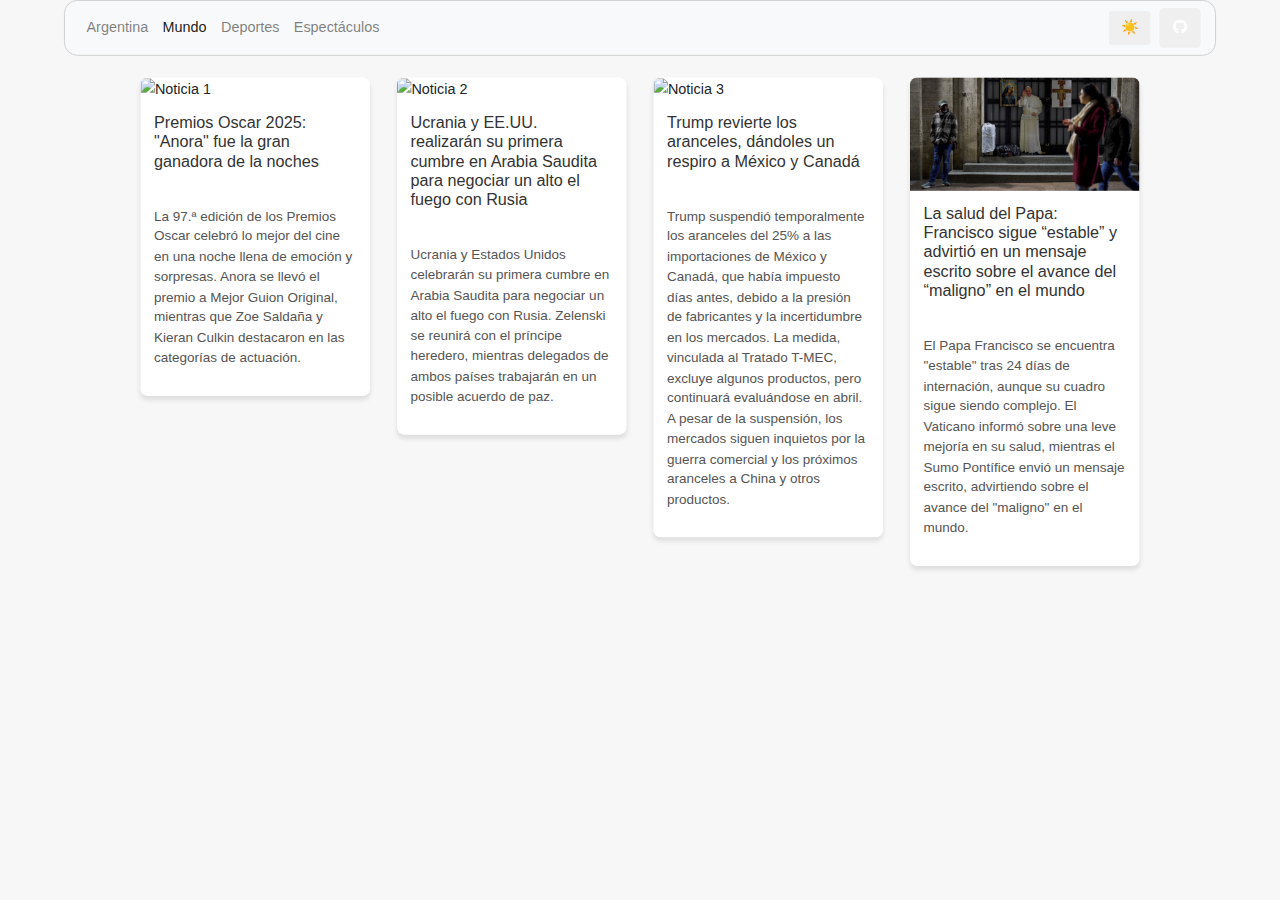
==== index2.html @ 1a6e589f "Primer commit" ====
<!DOCTYPE html>
<html lang="en">

<head>
    <meta charset="UTF-8">
    <meta name="viewport" content="width=device-width, initial-scale=1.0">
    <title>Noticias</title>
    <link rel="stylesheet" href="https://cdn.jsdelivr.net/npm/bootstrap@4.0.0/dist/css/bootstrap.min.css"
        integrity="sha384-Gn5384xqQ1aoWXA+058RXPxPg6fy4IWvTNh0E263XmFcJlSAwiGgFAW/dAiS6JXm" crossorigin="anonymous">
    <link rel="stylesheet" href="style.css">
    <meta name="description" content="Noticias de Argentina">
    <link rel="icon" href="./logo.webp" type="image/x-icon">
    <link rel="stylesheet" href="style-dark.css">
    <link rel="stylesheet" href="https://cdnjs.cloudflare.com/ajax/libs/font-awesome/6.0.0/css/all.min.css">
</head>

<body>
    <nav class="navbar navbar-expand-lg navbar-light bg-light">
        <button class="navbar-toggler" type="button" data-toggle="collapse" data-target="#navbarSupportedContent"
            aria-controls="navbarSupportedContent" aria-expanded="false" aria-label="Toggle navigation">
            <span class="navbar-toggler-icon"></span>
        </button>
        <div class="collapse navbar-collapse" id="navbarSupportedContent">
            <ul class="navbar-nav mr-auto">
                <li class="nav-item">
                    <a class="nav-link" href="./index.html">Argentina <span class="sr-only">(current)</span></a>
                </li>
                <li class="nav-item active">
                    <a class="nav-link" href="./index2.html">Mundo</a>
                </li>
                <li class="nav-item">
                    <a class="nav-link" href="./index3.html">Deportes</a>
                </li>
                <li class="nav-item">
                    <a class="nav-link" href="./index4.html">Espectáculos</a>
                </li>
            </ul>
            <button class="btn my-2 my-sm-0" id="toggleButton" type="submit">☀️</button>
            <button class="btn my-2 my-sm-0" id="togglerer" type="button"
                style="color: white; border: none; padding: 10px 15px; border-radius: 5px; margin-left: 10px;"
                onclick="window.open('https://github.com/tizianoluziramos', '_blank');">
                <i class="fab fa-github"></i>
            </button>
        </div>
    </nav>

    <div class="container mt-4">
        <div class="row">
            <!-- Noticia 1 -->
            <div class="col-md-3 col-sm-6 col-12">
                <div class="news-item"
                    onclick="window.location.href = 'https://balcarce.gob.ar/2024/07/24/nueva-carrera-en-programacion-desarrollador-web-full-stack/'">
                    <img src="https://eldebate.com.ar/wp-content/uploads/2024/03/OSCARS1.jpg" alt="Noticia 1">
                    <h5>Premios Oscar 2025: "Anora" fue la gran ganadora de la noches</h5>
                    <p class="copete">La 97.ª edición de los Premios Oscar celebró lo mejor del cine en una noche llena
                        de emoción y sorpresas. Anora se llevó el premio a Mejor Guion Original, mientras que Zoe
                        Saldaña y Kieran Culkin destacaron en las categorías de actuación.</p>
                </div>
            </div>

            <!-- Noticia 2 -->
            <div class="col-md-3 col-sm-6 col-12">
                <div class="news-item"
                    onclick="window.location.href = 'https://efe.com/mundo/2025-03-09/bahia-blanca-muertos-inundacion/'">
                    <img src="https://tn.com.ar/resizer/v2/el-presidente-ucraniano-volodimir-zelenski-participo-en-una-reunion-con-lideres-europeos-en-bruselas-foto-nicolas-maeterlinckpool-via-reuters-CMPI77VVVRCYFM77YFPVUV3SCQ.jpg?auth=98cf7fbeea3c78f18271c7d75b790f98affead86c3acb158a164588b2ed857e6&width=1400"
                        alt="Noticia 2">
                    <h5>Ucrania y EE.UU. realizarán su primera cumbre en Arabia Saudita para negociar un alto el fuego
                        con Rusia</h5>
                    <p class="copete">Ucrania y Estados Unidos celebrarán su primera cumbre en Arabia Saudita para
                        negociar un alto el fuego con Rusia. Zelenski se reunirá con el príncipe heredero, mientras
                        delegados de ambos países trabajarán en un posible acuerdo de paz.</p>
                </div>
            </div>

            <!-- Noticia 3 -->
            <div class="col-md-3 col-sm-6 col-12">
                <div class="news-item"
                    onclick="window.location.href = 'https://www.clarin.com/new-york-times-international-weekly/trump-revierte-aranceles-dandoles-respiro-mexico-canada_0_oxuPwLSTFk.html'">
                    <img src="https://www.clarin.com/img/2025/03/07/nXAn81syo_1256x620__2.jpg#1741349824183"
                        alt="Noticia 3">
                    <h5>Trump revierte los aranceles, dándoles un respiro a México y Canadá</h5>
                    <p class="copete">Trump suspendió temporalmente los aranceles del 25% a las importaciones de México
                        y Canadá, que había impuesto días antes, debido a la presión de fabricantes y la incertidumbre
                        en los mercados. La medida, vinculada al Tratado T-MEC, excluye algunos productos, pero
                        continuará evaluándose en abril. A pesar de la suspensión, los mercados siguen inquietos por la
                        guerra comercial y los próximos aranceles a China y otros productos.</p>
                </div>
            </div>

            <!-- Noticia 4 -->
            <div class="col-md-3 col-sm-6 col-12">
                <div class="news-item"
                    onclick="window.location.href = 'https://www.clarin.com/mundo/papa-francisco-paso-buena-noche-advirtio-mensaje-escrito-avance-maligno-mundo_0_xXxIbC3Tqe.html'">
                    <img src="./chR30UBZ3_1256x620__1.jpg" alt="Noticia 4">
                    <h5>La salud del Papa: Francisco sigue “estable” y advirtió en un mensaje escrito sobre el avance
                        del “maligno” en el mundo</h5>
                    <p class="copete">El Papa Francisco se encuentra "estable" tras 24 días de internación, aunque su
                        cuadro sigue siendo complejo. El Vaticano informó sobre una leve mejoría en su salud, mientras
                        el Sumo Pontífice envió un mensaje escrito, advirtiendo sobre el avance del "maligno" en el
                        mundo. </p>
                </div>
            </div>
        </div>
    </div>
    <script src="https://code.jquery.com/jquery-3.2.1.slim.min.js"
        integrity="sha384-KJ3o2DKtIkvYIK3UENzmM7KCkRr/rE9/Qpg6aAZGJwFDMVNA/GpGFF93hXpG5KkN"
        crossorigin="anonymous"></script>
    <script src="https://cdn.jsdelivr.net/npm/popper.js@1.12.9/dist/umd/popper.min.js"
        integrity="sha384-ApNbgh9B+Y1QKtv3Rn7W3mgPxhU9K/ScQsAP7hUibX39j7fakFPskvXusvfa0b4Q"
        crossorigin="anonymous"></script>
    <script src="https://cdn.jsdelivr.net/npm/bootstrap@4.0.0/dist/js/bootstrap.min.js"
        integrity="sha384-JZR6Spejh4U02d8jOt6vLEHfe/JQGiRRSQQxSfFWpi1MquVdAyjUar5+76PVCmYl"
        crossorigin="anonymous"></script>
    <script src="./index.js"></script>
</body>

</html>
---- style.css ----
body {
  background-color: #f7f7f7;
  background-size: cover;
  background-position: center center;
  background-repeat: no-repeat;
  height: 100vh;
  margin: 0;
}

.navbar {
  border-radius: 15px;
  border: 1px solid #ccc;
}

.news-item:hover {
  background-color: #f5f5f5;
  color: #fff;
}

.nav-link:hover {
  color: #fff;
}

html {
  transform: scale(0.9);
  transform-origin: top center;
}

.news-item {
  background-color: #fff;
  border-radius: 8px;
  overflow: hidden;
  box-shadow: 0 4px 6px rgba(0, 0, 0, 0.1);
  margin-bottom: 30px;
  cursor: pointer;
}

.news-item img {
  width: 100%;
  height: auto;
  object-fit: cover;
}

.news-item .copete {
  padding: 15px;
  font-size: 15px;
  color: #555;
}

.news-item h5 {
  padding: 15px;
  font-size: 18px;
  color: #333;
}
---- style-dark.css ----
body.dark {
    background-color: #121212;
}

.dropdown-item:hover {
    background-color: #333 !important;
}

.navbar.dark {
    border-radius: 15px;
    border: 1px solid #444 !important;
}

.news-item.dark:hover {
    background-color: #333;
    color: #333;
}

.nav-link.dark:hover {
    color: #333;
}

html.dark {
    transform: scale(0.9);
    transform-origin: top center;
}

.news-item.dark {
    background-color: #222;
    border-radius: 8px;
    overflow: hidden;
    box-shadow: 0 4px 6px rgba(255, 255, 255, 0.1);
    margin-bottom: 30px;
    cursor: pointer;
}

.news-item.dark img {
    width: 100%;
    height: auto;
    object-fit: cover;
}

.news-item.dark .copete {
    padding: 15px;
    font-size: 15px;
    color: #bbb;
}

.news-item.dark h5 {
    padding: 15px;
    font-size: 18px;
    color: #fff;
}
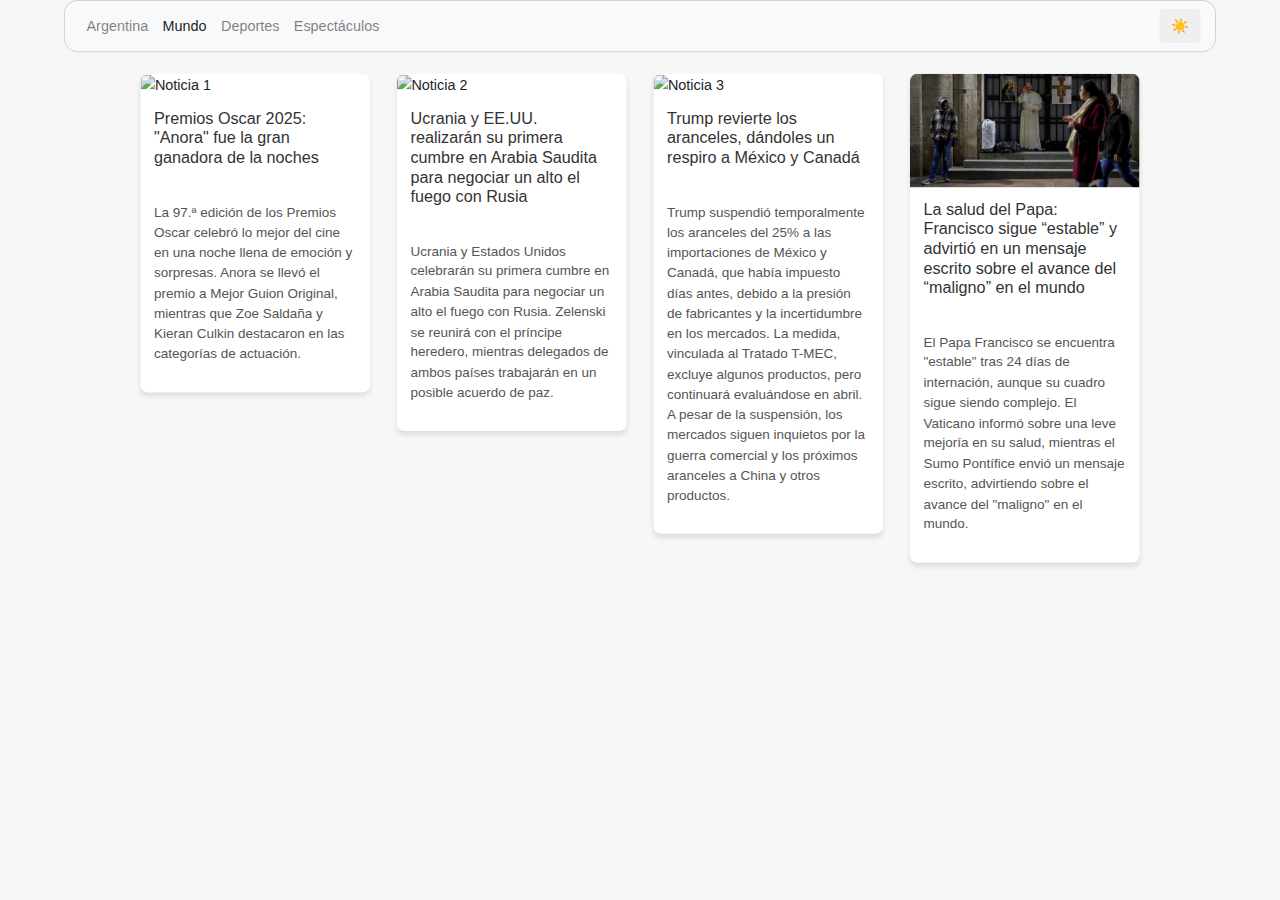
==== commit 801f51a5: "Final" ====
--- a/index2.html
+++ b/index2.html
@@ -36,11 +36,6 @@
                 </li>
             </ul>
             <button class="btn my-2 my-sm-0" id="toggleButton" type="submit">☀️</button>
-            <button class="btn my-2 my-sm-0" id="togglerer" type="button"
-                style="color: white; border: none; padding: 10px 15px; border-radius: 5px; margin-left: 10px;"
-                onclick="window.open('https://github.com/tizianoluziramos', '_blank');">
-                <i class="fab fa-github"></i>
-            </button>
         </div>
     </nav>
 
